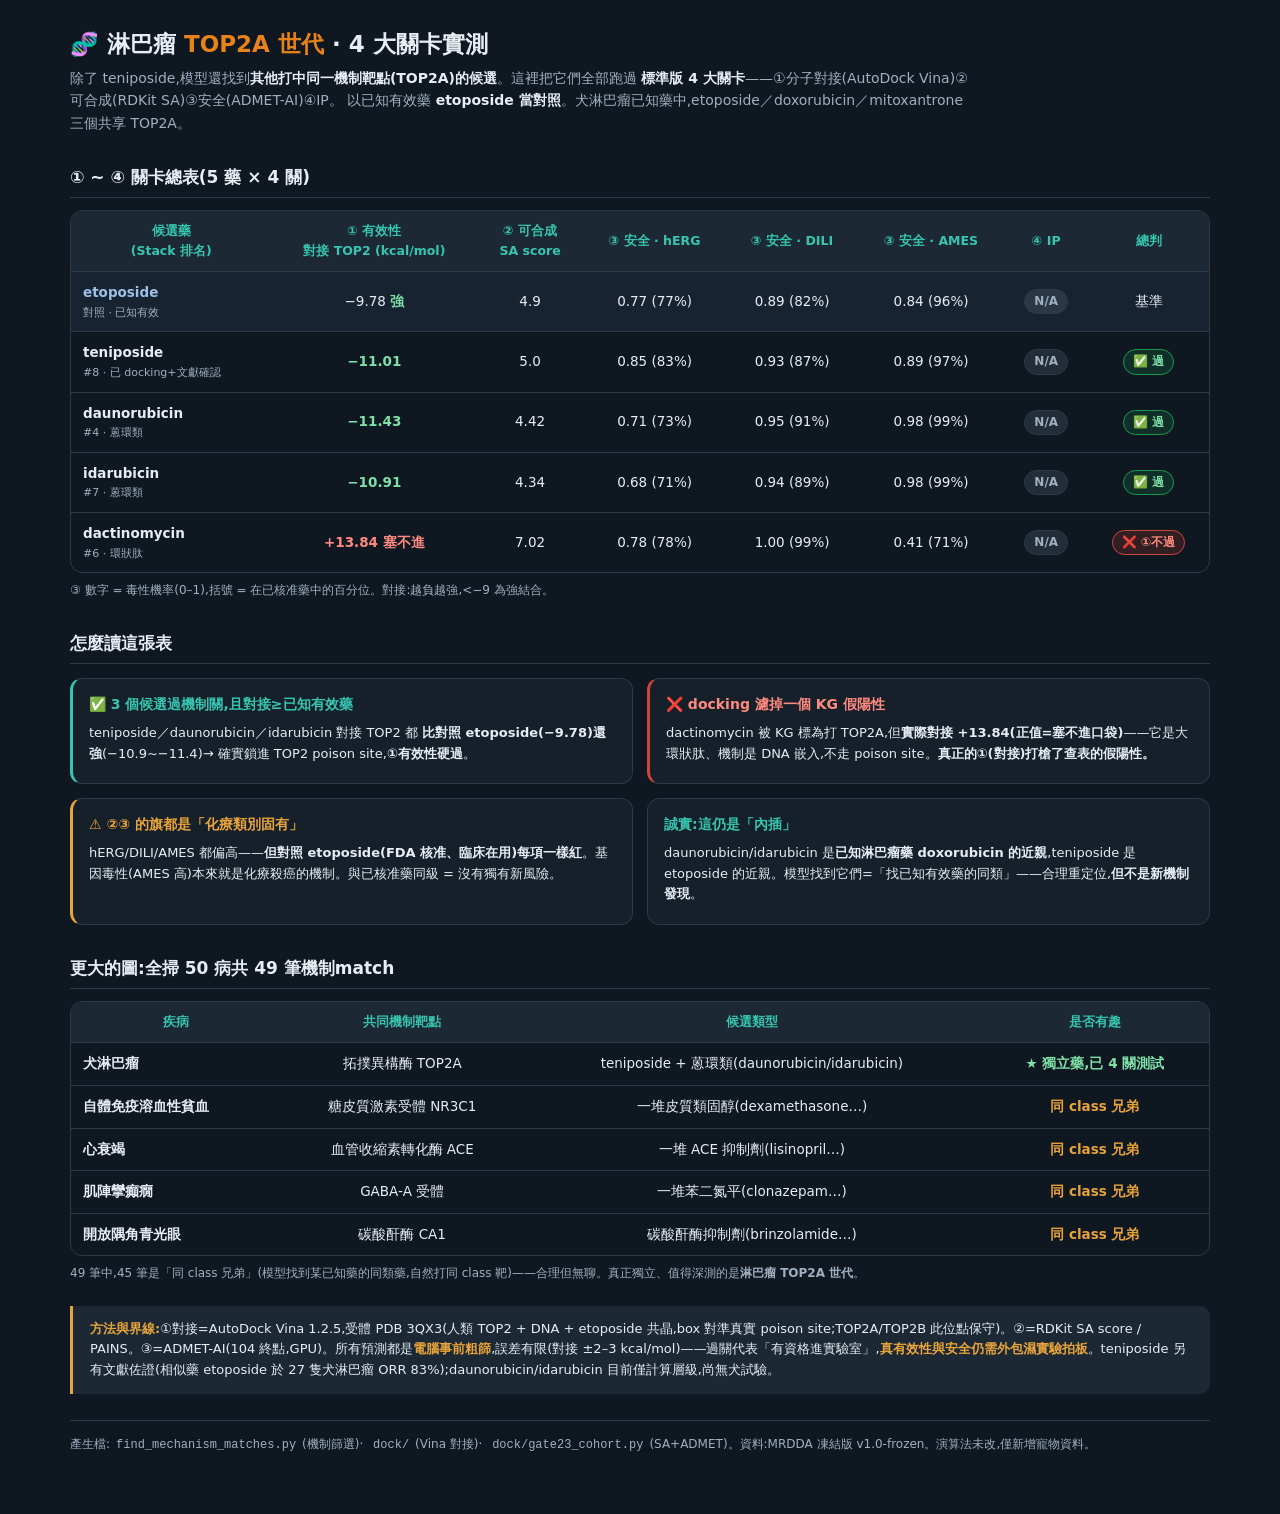
==== cohort_4gates.html @ c73d483b "add lymphoma TOP2A cohort · 4-gate results (Vina+RDKit+ADMET-AI)" ====
<!DOCTYPE html>
<html lang="zh-Hant">
<head>
<meta charset="UTF-8">
<meta name="viewport" content="width=device-width, initial-scale=1.0">
<title>淋巴瘤 TOP2A 世代 · 4 大關卡實測(標準工具)</title>
<style>
  :root{--bg:#0f1720;--card:#16202b;--card2:#1c2935;--ink:#e7edf3;--muted:#9fb0c0;--line:#2a3a49;
        --acc:#36c5b0;--pass:#1a9850;--warn:#e8a33a;--fail:#d0453b;--cand:#e8821a;--ref:#5a7fb0}
  *{box-sizing:border-box}
  html,body{margin:0;background:var(--bg);color:var(--ink);font-family:"Noto Sans TC",system-ui,sans-serif;line-height:1.6}
  .wrap{max-width:1180px;margin:0 auto;padding:26px 20px 60px}
  h1{font-size:23px;margin:0 0 4px}
  h1 .c{color:var(--cand)}
  .sub{color:var(--muted);font-size:14px;margin-bottom:20px;max-width:900px}
  .sub b{color:var(--ink)}
  h2{font-size:17px;margin:30px 0 12px;padding-bottom:6px;border-bottom:1px solid var(--line)}
  .scroll{overflow-x:auto;border:1px solid var(--line);border-radius:12px}
  table{border-collapse:collapse;width:100%;min-width:760px;font-size:13.5px}
  th,td{padding:10px 12px;text-align:center;border-bottom:1px solid var(--line);white-space:nowrap}
  th{background:var(--card2);color:var(--acc);font-weight:700;font-size:12.5px}
  td.drug{text-align:left;font-weight:700}
  tr:last-child td{border-bottom:none}
  .ref td{background:rgba(90,127,176,.12)}
  .ref td.drug{color:#9cc0e8}
  .drug small{display:block;color:var(--muted);font-weight:400;font-size:11px}
  .p{color:#7fe0a8;font-weight:700} .w{color:var(--warn);font-weight:700} .f{color:#ff8a7f;font-weight:700}
  .pill{display:inline-block;padding:2px 9px;border-radius:20px;font-size:12px;font-weight:700}
  .pill.pass{background:rgba(26,153,80,.18);color:#7fe0a8;border:1px solid #1a9850}
  .pill.fail{background:rgba(208,69,59,.18);color:#ff8a7f;border:1px solid #d0453b}
  .pill.na{background:rgba(159,176,192,.14);color:var(--muted);border:1px solid var(--line)}
  .grid{display:grid;grid-template-columns:1fr 1fr;gap:14px;margin-top:14px}
  @media(max-width:720px){.grid{grid-template-columns:1fr}}
  .box{background:var(--card);border:1px solid var(--line);border-radius:12px;padding:14px 16px}
  .box.key{border-left:3px solid var(--acc)}
  .box.fail{border-left:3px solid var(--fail)}
  .box.warn{border-left:3px solid var(--warn)}
  .box h3{margin:0 0 7px;font-size:14px;color:var(--acc)}
  .box.fail h3{color:#ff8a7f} .box.warn h3{color:var(--warn)}
  .box p{margin:5px 0;font-size:13px}
  .note{margin-top:22px;background:var(--card2);border-left:3px solid var(--warn);border-radius:0 10px 10px 0;padding:13px 17px;font-size:13px}
  .note b{color:var(--warn)}
  code{background:#0e1620;padding:1px 6px;border-radius:4px;font-size:12px}
  .foot{margin-top:26px;padding-top:14px;border-top:1px solid var(--line);color:var(--muted);font-size:12px}
  .legend{font-size:12px;color:var(--muted);margin:8px 0 0}
</style>
</head>
<body>
<div class="wrap">
  <h1>🧬 淋巴瘤 <span class="c">TOP2A 世代</span> · 4 大關卡實測</h1>
  <div class="sub">
    除了 teniposide,模型還找到<b>其他打中同一機制靶點(TOP2A)的候選</b>。這裡把它們全部跑過
    <b>標準版 4 大關卡</b>——①分子對接(AutoDock Vina)②可合成(RDKit SA)③安全(ADMET-AI)④IP。
    以已知有效藥 <b>etoposide 當對照</b>。犬淋巴瘤已知藥中,etoposide／doxorubicin／mitoxantrone 三個共享 TOP2A。
  </div>

  <h2>① ~ ④ 關卡總表(5 藥 × 4 關)</h2>
  <div class="scroll">
  <table>
    <tr>
      <th>候選藥<br>(Stack 排名)</th>
      <th>① 有效性<br>對接 TOP2 (kcal/mol)</th>
      <th>② 可合成<br>SA score</th>
      <th>③ 安全 · hERG</th>
      <th>③ 安全 · DILI</th>
      <th>③ 安全 · AMES</th>
      <th>④ IP</th>
      <th>總判</th>
    </tr>
    <tr class="ref">
      <td class="drug">etoposide<small>對照 · 已知有效</small></td>
      <td>−9.78 <span class="p">強</span></td>
      <td>4.9</td>
      <td>0.77 (77%)</td><td>0.89 (82%)</td><td>0.84 (96%)</td>
      <td><span class="pill na">N/A</span></td>
      <td>基準</td>
    </tr>
    <tr>
      <td class="drug">teniposide<small>#8 · 已 docking+文獻確認</small></td>
      <td><span class="p">−11.01</span></td>
      <td>5.0</td>
      <td>0.85 (83%)</td><td>0.93 (87%)</td><td>0.89 (97%)</td>
      <td><span class="pill na">N/A</span></td>
      <td><span class="pill pass">✅ 過</span></td>
    </tr>
    <tr>
      <td class="drug">daunorubicin<small>#4 · 蒽環類</small></td>
      <td><span class="p">−11.43</span></td>
      <td>4.42</td>
      <td>0.71 (73%)</td><td>0.95 (91%)</td><td>0.98 (99%)</td>
      <td><span class="pill na">N/A</span></td>
      <td><span class="pill pass">✅ 過</span></td>
    </tr>
    <tr>
      <td class="drug">idarubicin<small>#7 · 蒽環類</small></td>
      <td><span class="p">−10.91</span></td>
      <td>4.34</td>
      <td>0.68 (71%)</td><td>0.94 (89%)</td><td>0.98 (99%)</td>
      <td><span class="pill na">N/A</span></td>
      <td><span class="pill pass">✅ 過</span></td>
    </tr>
    <tr>
      <td class="drug">dactinomycin<small>#6 · 環狀肽</small></td>
      <td><span class="f">+13.84 塞不進</span></td>
      <td>7.02</td>
      <td>0.78 (78%)</td><td>1.00 (99%)</td><td>0.41 (71%)</td>
      <td><span class="pill na">N/A</span></td>
      <td><span class="pill fail">❌ ①不過</span></td>
    </tr>
  </table>
  </div>
  <p class="legend">③ 數字 = 毒性機率(0–1),括號 = 在已核准藥中的百分位。對接:越負越強,&lt;−9 為強結合。</p>

  <h2>怎麼讀這張表</h2>
  <div class="grid">
    <div class="box key">
      <h3>✅ 3 個候選過機制關,且對接≥已知有效藥</h3>
      <p>teniposide／daunorubicin／idarubicin 對接 TOP2 都 <b>比對照 etoposide(−9.78)還強</b>(−10.9~−11.4)→ 確實鎖進 TOP2 poison site,<b>①有效性硬過</b>。</p>
    </div>
    <div class="box fail">
      <h3>❌ docking 濾掉一個 KG 假陽性</h3>
      <p>dactinomycin 被 KG 標為打 TOP2A,但<b>實際對接 +13.84(正值=塞不進口袋)</b>——它是大環狀肽、機制是 DNA 嵌入,不走 poison site。<b>真正的①(對接)打槍了查表的假陽性。</b></p>
    </div>
    <div class="box warn">
      <h3>⚠️ ②③ 的旗都是「化療類別固有」</h3>
      <p>hERG/DILI/AMES 都偏高——<b>但對照 etoposide(FDA 核准、臨床在用)每項一樣紅</b>。基因毒性(AMES 高)本來就是化療殺癌的機制。與已核准藥同級 = 沒有獨有新風險。</p>
    </div>
    <div class="box">
      <h3>誠實:這仍是「內插」</h3>
      <p>daunorubicin/idarubicin 是<b>已知淋巴瘤藥 doxorubicin 的近親</b>,teniposide 是 etoposide 的近親。模型找到它們=「找已知有效藥的同類」——合理重定位,<b>但不是新機制發現</b>。</p>
    </div>
  </div>

  <h2>更大的圖:全掃 50 病共 49 筆機制match</h2>
  <div class="scroll">
  <table>
    <tr><th>疾病</th><th>共同機制靶點</th><th>候選類型</th><th>是否有趣</th></tr>
    <tr><td class="drug">犬淋巴瘤</td><td>拓撲異構酶 TOP2A</td><td>teniposide + 蒽環類(daunorubicin/idarubicin)</td><td><span class="p">★ 獨立藥,已 4 關測試</span></td></tr>
    <tr><td class="drug">自體免疫溶血性貧血</td><td>糖皮質激素受體 NR3C1</td><td>一堆皮質類固醇(dexamethasone…)</td><td class="w">同 class 兄弟</td></tr>
    <tr><td class="drug">心衰竭</td><td>血管收縮素轉化酶 ACE</td><td>一堆 ACE 抑制劑(lisinopril…)</td><td class="w">同 class 兄弟</td></tr>
    <tr><td class="drug">肌陣攣癲癇</td><td>GABA-A 受體</td><td>一堆苯二氮平(clonazepam…)</td><td class="w">同 class 兄弟</td></tr>
    <tr><td class="drug">開放隅角青光眼</td><td>碳酸酐酶 CA1</td><td>碳酸酐酶抑制劑(brinzolamide…)</td><td class="w">同 class 兄弟</td></tr>
  </table>
  </div>
  <p class="legend">49 筆中,45 筆是「同 class 兄弟」(模型找到某已知藥的同類藥,自然打同 class 靶)——合理但無聊。真正獨立、值得深測的是<b>淋巴瘤 TOP2A 世代</b>。</p>

  <div class="note">
    <b>方法與界線:</b>①對接=AutoDock Vina 1.2.5,受體 PDB 3QX3(人類 TOP2 + DNA + etoposide 共晶,box 對準真實 poison site;TOP2A/TOP2B 此位點保守)。②=RDKit SA score / PAINS。③=ADMET-AI(104 終點,GPU)。所有預測都是<b>電腦事前粗篩</b>,誤差有限(對接 ±2–3 kcal/mol)——過關代表「有資格進實驗室」,<b>真有效性與安全仍需外包濕實驗拍板</b>。teniposide 另有文獻佐證(相似藥 etoposide 於 27 隻犬淋巴瘤 ORR 83%);daunorubicin/idarubicin 目前僅計算層級,尚無犬試驗。
  </div>

  <div class="foot">
    產生檔:<code>find_mechanism_matches.py</code>(機制篩選)· <code>dock/</code>(Vina 對接)· <code>dock/gate23_cohort.py</code>(SA+ADMET)。資料:MRDDA 凍結版 v1.0-frozen。演算法未改,僅新增寵物資料。
  </div>
</div>
</body>
</html>
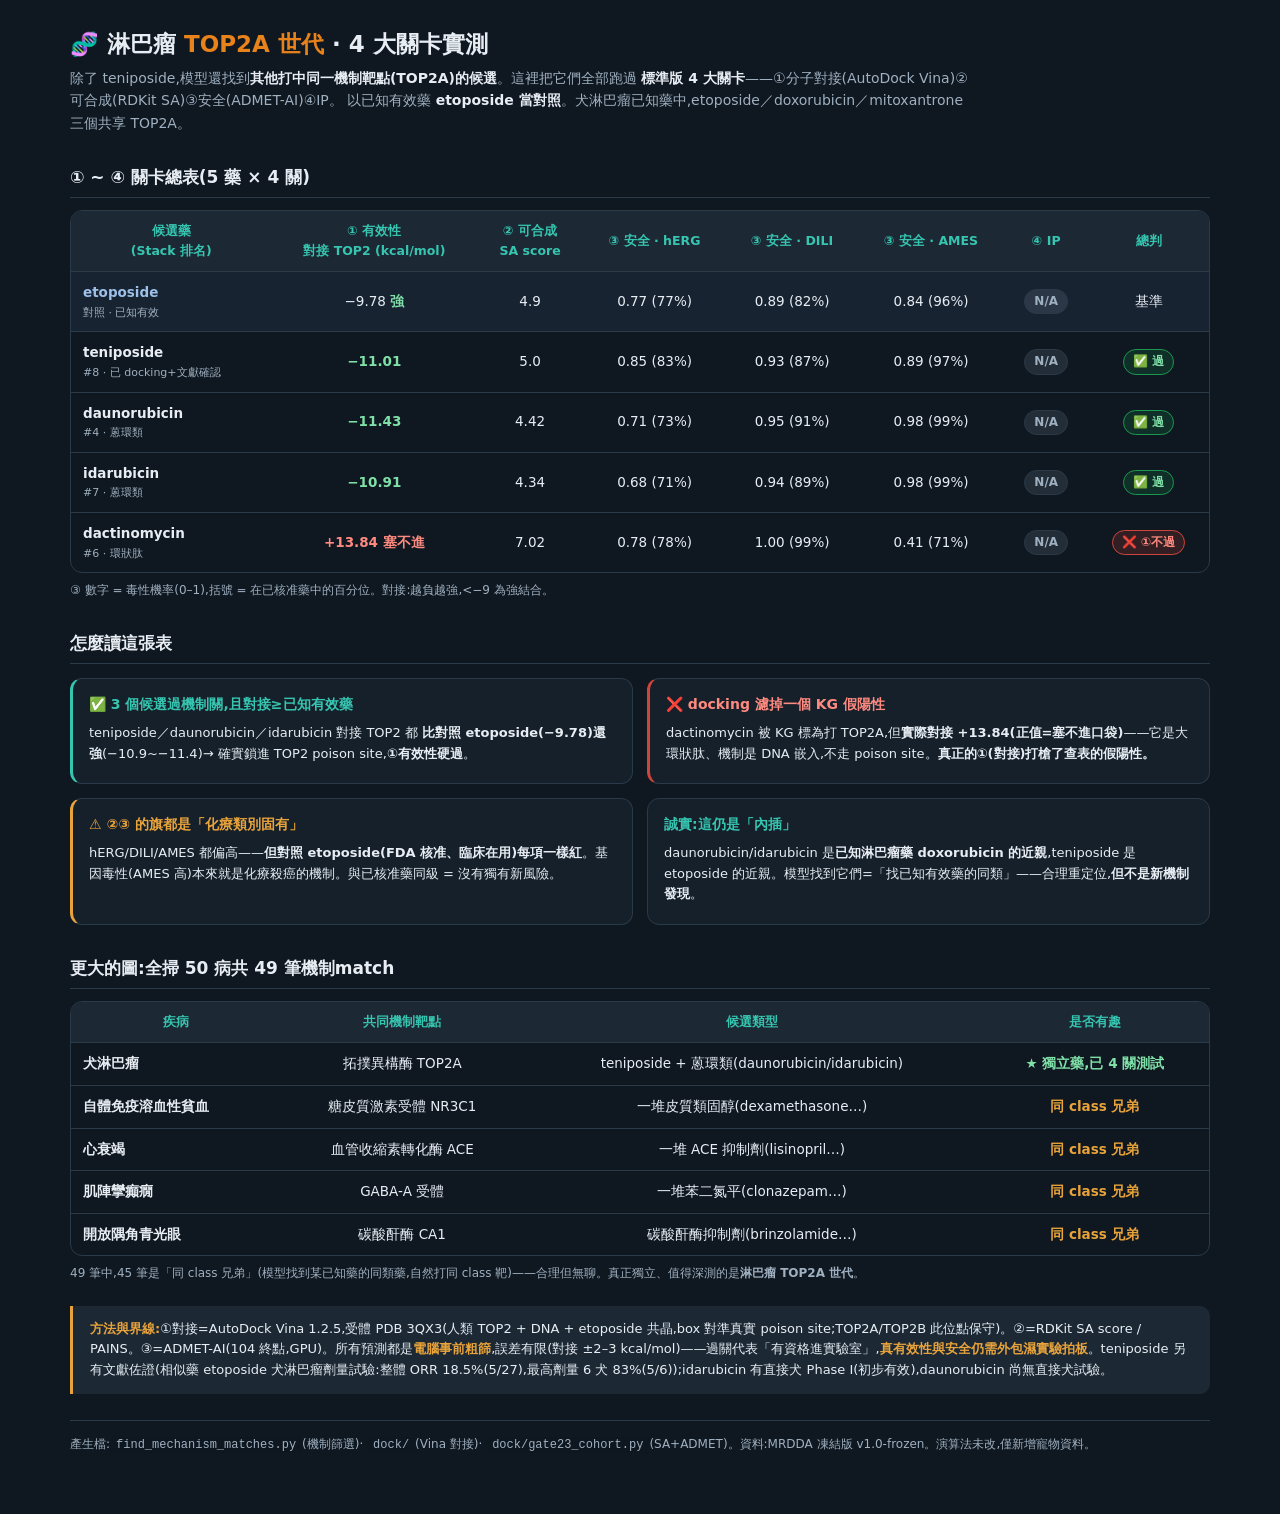
==== commit 9c43a4d1: "fix etoposide 83% framing → overall 18.5% (5/27), top-dose 6-dog 83% (5/6)" ====
--- a/cohort_4gates.html
+++ b/cohort_4gates.html
@@ -145,7 +145,7 @@
   <p class="legend">49 筆中,45 筆是「同 class 兄弟」(模型找到某已知藥的同類藥,自然打同 class 靶)——合理但無聊。真正獨立、值得深測的是<b>淋巴瘤 TOP2A 世代</b>。</p>
 
   <div class="note">
-    <b>方法與界線:</b>①對接=AutoDock Vina 1.2.5,受體 PDB 3QX3(人類 TOP2 + DNA + etoposide 共晶,box 對準真實 poison site;TOP2A/TOP2B 此位點保守)。②=RDKit SA score / PAINS。③=ADMET-AI(104 終點,GPU)。所有預測都是<b>電腦事前粗篩</b>,誤差有限(對接 ±2–3 kcal/mol)——過關代表「有資格進實驗室」,<b>真有效性與安全仍需外包濕實驗拍板</b>。teniposide 另有文獻佐證(相似藥 etoposide 於 27 隻犬淋巴瘤 ORR 83%);daunorubicin/idarubicin 目前僅計算層級,尚無犬試驗。
+    <b>方法與界線:</b>①對接=AutoDock Vina 1.2.5,受體 PDB 3QX3(人類 TOP2 + DNA + etoposide 共晶,box 對準真實 poison site;TOP2A/TOP2B 此位點保守)。②=RDKit SA score / PAINS。③=ADMET-AI(104 終點,GPU)。所有預測都是<b>電腦事前粗篩</b>,誤差有限(對接 ±2–3 kcal/mol)——過關代表「有資格進實驗室」,<b>真有效性與安全仍需外包濕實驗拍板</b>。teniposide 另有文獻佐證(相似藥 etoposide 犬淋巴瘤劑量試驗:整體 ORR 18.5%(5/27),最高劑量 6 犬 83%(5/6));idarubicin 有直接犬 Phase I(初步有效),daunorubicin 尚無直接犬試驗。
   </div>
 
   <div class="foot">
